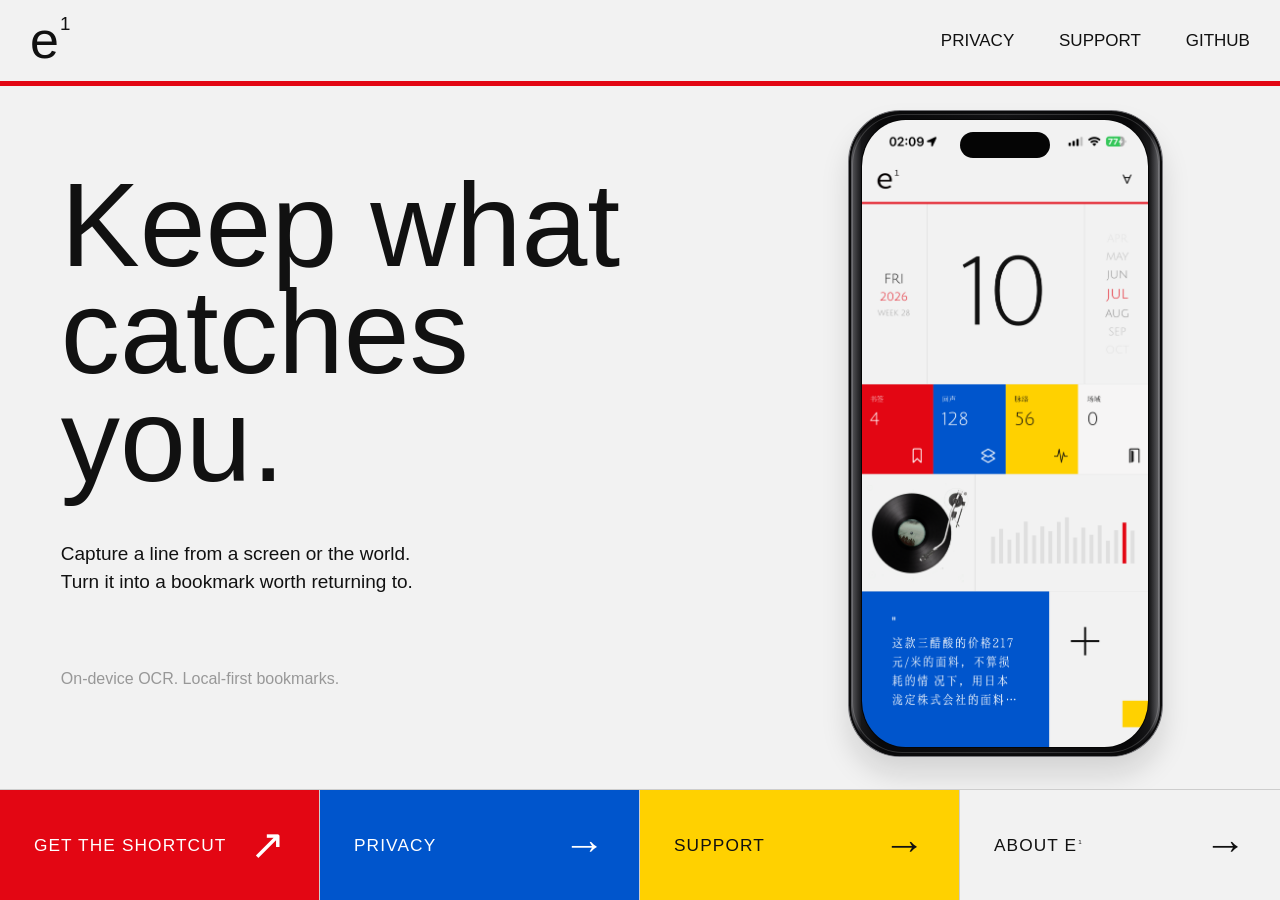
==== index.html @ 1be62a47 "Refine e1 device presentation" ====
<!doctype html>
<html lang="en">
<head>
  <meta charset="utf-8">
  <meta name="viewport" content="width=device-width, initial-scale=1">
  <meta name="theme-color" content="#f2f2f2">
  <meta name="description" content="e1 captures words from screens and the world, then turns them into bookmarks worth returning to.">
  <title>e1 - Keep what catches you</title>
  <link rel="icon" type="image/png" href="/assets/favicon.png">
  <link rel="stylesheet" href="/styles.css">
  <script src="/site-config.js" defer></script>
</head>
<body class="home-page">
  <header class="site-header">
    <a class="brand-mark" href="/" aria-label="e1 home">e<sup>1</sup></a>
    <nav class="site-nav" aria-label="Primary navigation">
      <a href="/privacy-policy/">Privacy</a>
      <a href="/support/">Support</a>
      <a href="https://github.com/woolabo" rel="noreferrer">GitHub</a>
    </nav>
  </header>

  <main class="hero">
    <section class="hero-copy" aria-labelledby="hero-title">
      <h1 id="hero-title">Keep what<br>catches you.</h1>
      <p class="hero-description">Capture a line from a screen or the world.<br>Turn it into a bookmark worth returning to.</p>
      <p class="hero-note">On-device OCR. Local-first bookmarks.</p>
    </section>

    <section class="device-stage" aria-label="e1 app preview">
      <div class="iphone" aria-hidden="true">
        <div class="iphone-screen">
          <img id="app-screen" src="/assets/app-home.png" alt="" draggable="false">
          <span class="dynamic-island"></span>
        </div>
      </div>
    </section>
  </main>

  <nav class="action-grid" aria-label="Quick links">
    <a class="action action-shortcut" id="shortcut-link" href="#" aria-disabled="true">
      <span>Get the Shortcut</span>
      <span class="action-arrow" aria-hidden="true">&nearr;</span>
    </a>
    <a class="action action-privacy" href="/privacy-policy/">
      <span>Privacy</span>
      <span class="action-arrow" aria-hidden="true">&rarr;</span>
    </a>
    <a class="action action-support" href="/support/">
      <span>Support</span>
      <span class="action-arrow" aria-hidden="true">&rarr;</span>
    </a>
    <a class="action action-about" href="https://github.com/woolabo" rel="noreferrer">
      <span>About e<sup>1</sup></span>
      <span class="action-arrow" aria-hidden="true">&rarr;</span>
    </a>
  </nav>
</body>
</html>
---- styles.css ----
:root {
  --paper: #f2f2f2;
  --ink: #111111;
  --red: #e30613;
  --blue: #0055cc;
  --yellow: #ffd100;
  --muted: #989898;
  --line: #cdcdcd;
  --header-height: clamp(72px, 9.5dvh, 90px);
  --action-height: clamp(92px, 12.3dvh, 116px);
  color-scheme: light;
  font-family: "Helvetica Neue", Helvetica, Arial, sans-serif;
  font-synthesis: none;
}

* {
  box-sizing: border-box;
}

html {
  background: var(--paper);
  color: var(--ink);
}

body {
  margin: 0;
  background: var(--paper);
  color: var(--ink);
}

a {
  color: inherit;
}

.home-page {
  min-height: 100dvh;
  display: grid;
  grid-template-rows: var(--header-height) minmax(0, 1fr) var(--action-height);
  overflow: hidden;
}

.site-header {
  min-width: 0;
  display: flex;
  align-items: center;
  justify-content: space-between;
  gap: 28px;
  padding: 0 clamp(30px, 2.35vw, 48px);
  border-bottom: 5px solid var(--red);
  background: var(--paper);
}

.brand-mark {
  display: inline-flex;
  align-items: flex-start;
  color: var(--ink);
  font-size: 52px;
  font-weight: 400;
  line-height: 1;
  letter-spacing: 0;
  text-decoration: none;
}

.brand-mark sup,
.action sup {
  position: relative;
  top: 0.02em;
  margin-left: 1px;
  font-size: 0.36em;
  line-height: 1;
}

.site-nav {
  display: flex;
  align-items: center;
  gap: clamp(32px, 3.5vw, 64px);
  white-space: nowrap;
}

.site-nav a {
  position: relative;
  color: var(--ink);
  font-size: 17px;
  font-weight: 400;
  line-height: 1;
  letter-spacing: 0;
  text-decoration: none;
  text-transform: uppercase;
}

.site-nav a::after {
  position: absolute;
  right: 0;
  bottom: -7px;
  left: 0;
  height: 1px;
  background: currentColor;
  content: "";
  opacity: 0;
  transform: scaleX(0.5);
  transition: opacity 160ms ease, transform 160ms ease;
}

.site-nav a:hover::after,
.site-nav a:focus-visible::after {
  opacity: 1;
  transform: scaleX(1);
}

.hero {
  min-height: 0;
  display: grid;
  grid-template-columns: repeat(12, minmax(0, 1fr));
  overflow: hidden;
  background: var(--paper);
}

.hero-copy {
  min-width: 0;
  grid-column: 1 / span 7;
  align-self: center;
  padding: clamp(28px, 4vw, 80px) 28px clamp(30px, 5vw, 78px) clamp(38px, 4.75vw, 80px);
}

.hero h1 {
  max-width: 910px;
  margin: 0;
  font-size: clamp(80px, 9.25vw, 158px);
  font-weight: 300;
  line-height: 0.91;
  letter-spacing: 0;
}

.hero-description {
  margin: clamp(36px, 5vh, 64px) 0 0;
  font-size: clamp(19px, 1.38vw, 24px);
  font-weight: 400;
  line-height: 1.48;
  letter-spacing: 0;
}

.hero-note {
  margin: clamp(48px, 8vh, 90px) 0 0;
  color: var(--muted);
  font-size: clamp(16px, 1.15vw, 20px);
  font-weight: 400;
  line-height: 1.4;
}

.device-stage {
  position: relative;
  min-width: 0;
  grid-column: 8 / -1;
  display: grid;
  place-items: center;
  padding: 20px 34px 28px 18px;
}

.iphone {
  position: relative;
  height: min(
    calc(100dvh - var(--header-height) - var(--action-height) - 56px),
    680px
  );
  min-height: 440px;
  aspect-ratio: 0.486;
  border: 1px solid #77777b;
  border-radius: 16.5% / 8%;
  background: linear-gradient(
    90deg,
    #66666a 0%,
    #171719 4%,
    #080809 10%,
    #111113 50%,
    #080809 90%,
    #171719 96%,
    #77777b 100%
  );
  box-shadow:
    inset 0 0 0 2px #0b0b0c,
    0 18px 28px rgba(17, 17, 17, 0.13);
}

.iphone::before {
  position: absolute;
  inset: 3px;
  z-index: 1;
  border: 1px solid rgba(255, 255, 255, 0.16);
  border-radius: inherit;
  content: "";
  pointer-events: none;
}

.iphone-screen {
  position: absolute;
  inset: 1.35% 4%;
  overflow: hidden;
  border: 1px solid #050505;
  border-radius: 15.5% / 7.5%;
  background: var(--paper);
}

.iphone-screen img {
  display: block;
  width: 100%;
  height: 100%;
  object-fit: cover;
  object-position: center;
  user-select: none;
}

.dynamic-island {
  position: absolute;
  top: 1.9%;
  left: 50%;
  width: 31.5%;
  height: 4.1%;
  border-radius: 999px;
  background: #050505;
  transform: translateX(-50%);
}

.action-grid {
  display: grid;
  grid-template-columns: repeat(4, minmax(0, 1fr));
  border-top: 1px solid var(--line);
}

.action {
  min-width: 0;
  display: flex;
  align-items: center;
  justify-content: space-between;
  gap: 20px;
  padding: 0 clamp(30px, 2.65vw, 48px);
  border-right: 1px solid var(--line);
  font-size: clamp(17px, 1.35vw, 21px);
  font-weight: 400;
  line-height: 1;
  letter-spacing: 0.065em;
  text-decoration: none;
  text-transform: uppercase;
  transition: filter 150ms ease;
}

.action:last-child {
  border-right: 0;
}

.action:hover,
.action:focus-visible {
  filter: brightness(0.94);
  outline: none;
}

.action-shortcut {
  color: #ffffff;
  background: var(--red);
}

.action-shortcut[aria-disabled="true"] {
  cursor: default;
}

.action-privacy {
  color: #ffffff;
  background: var(--blue);
}

.action-support {
  color: var(--ink);
  background: var(--yellow);
}

.action-about {
  color: var(--ink);
  background: var(--paper);
}

.action-arrow {
  flex: 0 0 auto;
  font-size: 42px;
  font-weight: 300;
  line-height: 1;
  letter-spacing: 0;
}

.legal-page {
  min-height: 100dvh;
  background: var(--paper);
}

.legal-page .site-header {
  position: sticky;
  top: 0;
  z-index: 2;
  height: var(--header-height);
}

.document-layout {
  display: grid;
  grid-template-columns: minmax(26px, 1fr) minmax(0, 860px) minmax(26px, 1fr);
  min-height: calc(100dvh - var(--header-height));
}

.document {
  grid-column: 2;
  padding: clamp(72px, 9vw, 136px) 0 120px;
}

.document h1 {
  max-width: 780px;
  margin: 0 0 24px;
  font-size: clamp(52px, 7vw, 104px);
  font-weight: 300;
  line-height: 0.95;
  letter-spacing: 0;
}

.document .updated,
.document .lede {
  color: var(--muted);
  font-size: 18px;
  line-height: 1.6;
}

.document .lede {
  max-width: 690px;
  margin: 42px 0 72px;
  color: var(--ink);
  font-size: 22px;
}

.document h2 {
  margin: 64px 0 18px;
  padding-top: 20px;
  border-top: 1px solid var(--line);
  font-size: 28px;
  font-weight: 500;
  line-height: 1.2;
}

.document p,
.document li {
  font-size: 17px;
  line-height: 1.72;
}

.document ul {
  padding-left: 22px;
}

.document a {
  text-decoration-color: var(--red);
  text-decoration-thickness: 2px;
  text-underline-offset: 4px;
}

.support-actions {
  display: grid;
  grid-template-columns: 1fr 1fr;
  margin-top: 58px;
  border: 1px solid var(--line);
}

.support-actions a {
  display: flex;
  min-height: 112px;
  align-items: center;
  justify-content: space-between;
  padding: 28px 32px;
  border-right: 1px solid var(--line);
  font-size: 20px;
  text-decoration: none;
  text-transform: uppercase;
}

.support-actions a:last-child {
  border-right: 0;
}

@media (max-width: 1100px) {
  :root {
    --header-height: 78px;
    --action-height: 104px;
  }

  .hero-copy {
    grid-column: 1 / span 7;
    padding-left: 38px;
  }

  .hero h1 {
    font-size: clamp(68px, 8.6vw, 104px);
  }

  .action {
    padding: 0 26px;
  }

  .action-arrow {
    font-size: 34px;
  }
}

@media (max-width: 760px) {
  :root {
    --header-height: 72px;
  }

  .home-page {
    display: block;
    overflow: visible;
  }

  .site-header {
    height: var(--header-height);
    padding: 0 20px;
    border-bottom-width: 4px;
  }

  .brand-mark {
    font-size: 42px;
  }

  .site-nav {
    gap: 20px;
  }

  .site-nav a {
    font-size: 13px;
  }

  .site-nav a:last-child {
    display: none;
  }

  .hero {
    display: flex;
    min-height: auto;
    flex-direction: column;
    background: var(--paper);
  }

  .hero-copy {
    padding: 66px 20px 54px;
  }

  .hero h1 {
    font-size: clamp(62px, 19vw, 92px);
  }

  .hero-description {
    margin-top: 36px;
    font-size: 18px;
  }

  .hero-description br {
    display: none;
  }

  .hero-note {
    margin-top: 42px;
    font-size: 15px;
  }

  .device-stage {
    min-height: 640px;
    padding: 34px 20px 64px;
    border-top: 1px solid var(--line);
  }

  .iphone {
    width: min(76vw, 318px);
    height: auto;
    min-height: 0;
  }

  .action-grid {
    grid-template-columns: 1fr 1fr;
  }

  .action {
    min-height: 100px;
    padding: 0 20px;
    border-bottom: 1px solid var(--line);
    font-size: 14px;
  }

  .action:nth-child(2) {
    border-right: 0;
  }

  .action-arrow {
    font-size: 30px;
  }

  .document-layout {
    display: block;
    min-height: 0;
    padding: 0 20px;
  }

  .document {
    padding: 68px 0 88px;
  }

  .document h1 {
    font-size: clamp(48px, 15vw, 72px);
  }

  .document .lede {
    margin-bottom: 52px;
    font-size: 19px;
  }

  .document h2 {
    margin-top: 52px;
    font-size: 24px;
  }

  .support-actions {
    grid-template-columns: 1fr;
  }

  .support-actions a,
  .support-actions a:last-child {
    border-right: 0;
  }

  .support-actions a:first-child {
    border-bottom: 1px solid var(--line);
  }
}

@media (max-width: 430px) {
  .site-nav {
    gap: 16px;
  }

  .site-nav a {
    font-size: 12px;
  }

  .hero h1 {
    font-size: 17.5vw;
  }

  .device-stage {
    min-height: 600px;
  }

  .action {
    letter-spacing: 0.035em;
  }
}

@media (prefers-reduced-motion: reduce) {
  *,
  *::before,
  *::after {
    scroll-behavior: auto !important;
    transition-duration: 0.01ms !important;
  }
}
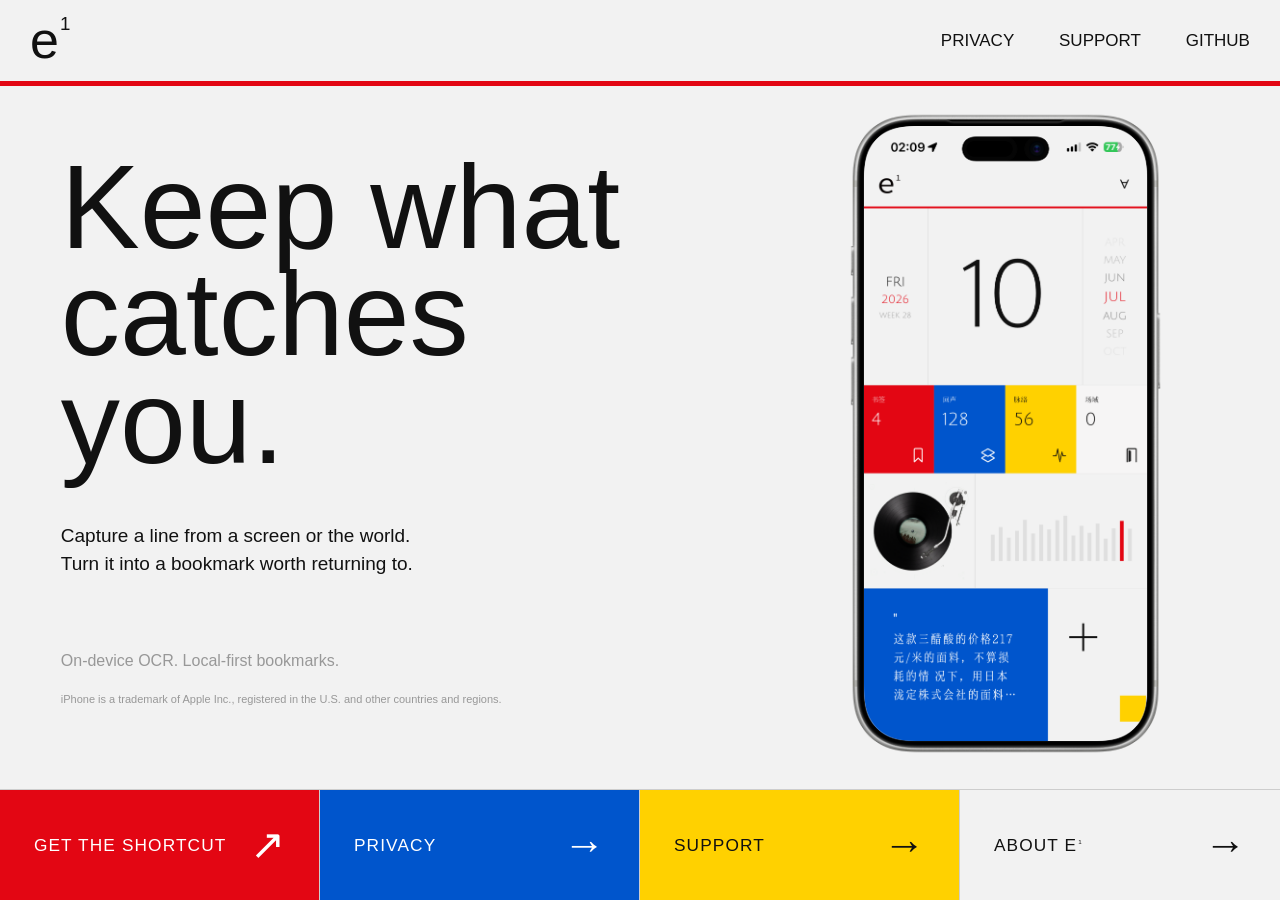
==== commit 24c1ab6b: "Use official Apple iPhone 17 Pro bezel" ====
--- a/index.html
+++ b/index.html
@@ -25,13 +25,14 @@
       <h1 id="hero-title">Keep what<br>catches you.</h1>
       <p class="hero-description">Capture a line from a screen or the world.<br>Turn it into a bookmark worth returning to.</p>
       <p class="hero-note">On-device OCR. Local-first bookmarks.</p>
+      <p class="apple-trademark">iPhone is a trademark of Apple Inc., registered in the U.S. and other countries and regions.</p>
     </section>
 
     <section class="device-stage" aria-label="e1 app preview">
       <div class="iphone" aria-hidden="true">
-        <div class="iphone-screen">
+        <img class="iphone-hardware" src="/assets/apple/iphone-17-pro-silver-portrait.png" alt="" draggable="false">
+        <div class="iphone-screen-mask">
           <img id="app-screen" src="/assets/app-home.png" alt="" draggable="false">
-          <span class="dynamic-island"></span>
         </div>
       </div>
     </section>
--- a/styles.css
+++ b/styles.css
@@ -147,6 +147,14 @@
   line-height: 1.4;
 }
 
+.apple-trademark {
+  max-width: 520px;
+  margin: 20px 0 0;
+  color: var(--muted);
+  font-size: 11px;
+  line-height: 1.45;
+}
+
 .device-stage {
   position: relative;
   min-width: 0;
@@ -163,61 +171,44 @@
     680px
   );
   min-height: 440px;
-  aspect-ratio: 0.486;
-  border: 1px solid #77777b;
-  border-radius: 16.5% / 8%;
-  background: linear-gradient(
-    90deg,
-    #66666a 0%,
-    #171719 4%,
-    #080809 10%,
-    #111113 50%,
-    #080809 90%,
-    #171719 96%,
-    #77777b 100%
-  );
-  box-shadow:
-    inset 0 0 0 2px #0b0b0c,
-    0 18px 28px rgba(17, 17, 17, 0.13);
-}
-
-.iphone::before {
+  aspect-ratio: 1350 / 2760;
+}
+
+.iphone-hardware {
   position: absolute;
-  inset: 3px;
-  z-index: 1;
-  border: 1px solid rgba(255, 255, 255, 0.16);
-  border-radius: inherit;
-  content: "";
-  pointer-events: none;
-}
-
-.iphone-screen {
+  inset: 0;
+  display: block;
+  width: 100%;
+  height: 100%;
+  object-fit: contain;
+  user-select: none;
+}
+
+.iphone-screen-mask {
   position: absolute;
-  inset: 1.35% 4%;
+  /* Exact Screen layer bounds from Apple's iPhone 17 Pro portrait PSD. */
+  top: 2.5%;
+  left: 5.333333%;
+  width: 89.333333%;
+  height: 95%;
   overflow: hidden;
-  border: 1px solid #050505;
-  border-radius: 15.5% / 7.5%;
-  background: var(--paper);
-}
-
-.iphone-screen img {
+  -webkit-mask-image: url("/assets/apple/iphone-17-pro-screen-mask.png");
+  -webkit-mask-position: center;
+  -webkit-mask-repeat: no-repeat;
+  -webkit-mask-size: 100% 100%;
+  mask-image: url("/assets/apple/iphone-17-pro-screen-mask.png");
+  mask-position: center;
+  mask-repeat: no-repeat;
+  mask-size: 100% 100%;
+}
+
+.iphone-screen-mask img {
   display: block;
   width: 100%;
   height: 100%;
   object-fit: cover;
   object-position: center;
   user-select: none;
-}
-
-.dynamic-island {
-  position: absolute;
-  top: 1.9%;
-  left: 50%;
-  width: 31.5%;
-  height: 4.1%;
-  border-radius: 999px;
-  background: #050505;
-  transform: translateX(-50%);
 }
 
 .action-grid {
@@ -464,6 +455,10 @@
     font-size: 15px;
   }
 
+  .apple-trademark {
+    margin-top: 16px;
+  }
+
   .device-stage {
     min-height: 640px;
     padding: 34px 20px 64px;
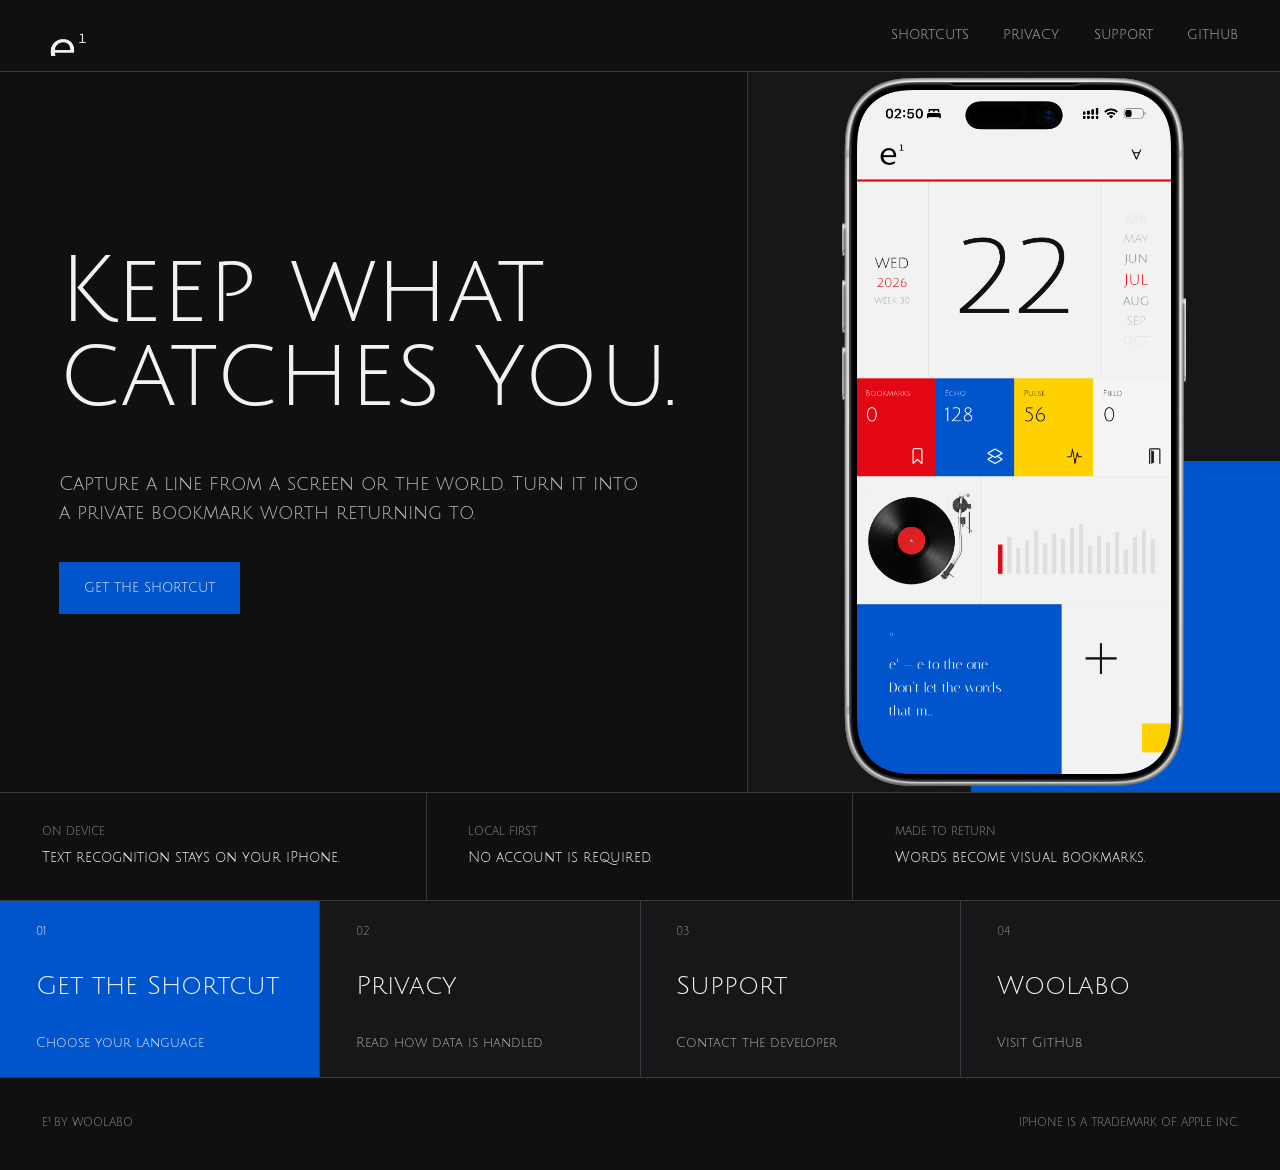
==== commit 43fabddd: "Redesign website with dark e¹ system" ====
--- a/index.html
+++ b/index.html
@@ -3,58 +3,90 @@
 <head>
   <meta charset="utf-8">
   <meta name="viewport" content="width=device-width, initial-scale=1">
-  <meta name="theme-color" content="#f2f2f2">
-  <meta name="description" content="e1 captures words from screens and the world, then turns them into bookmarks worth returning to.">
-  <title>e1 - Keep what catches you</title>
-  <link rel="icon" type="image/png" href="/assets/favicon.png">
-  <link rel="stylesheet" href="/styles.css">
+  <meta name="theme-color" content="#101011">
+  <meta name="description" content="e¹ captures words from screens and the world, then turns them into bookmarks worth returning to.">
+  <title>e¹ - Keep what catches you</title>
+  <link rel="icon" type="image/png" sizes="120x120" href="/assets/app-icon-current.png">
+  <link rel="apple-touch-icon" href="/assets/app-icon-current.png">
+  <link rel="preload" href="/assets/fonts/JuliusSansOne-Regular.ttf" as="font" type="font/ttf" crossorigin>
+  <link rel="preload" href="/assets/app-home.png" as="image">
+  <link rel="stylesheet" href="/styles.css?v=20260722-1">
   <script src="/site-config.js" defer></script>
 </head>
 <body class="home-page">
   <header class="site-header">
-    <a class="brand-mark" href="/" aria-label="e1 home">e<sup>1</sup></a>
+    <a class="brand-mark" href="/" aria-label="e¹ home" aria-current="page">
+      <span class="brand-symbol" aria-hidden="true"></span>
+    </a>
     <nav class="site-nav" aria-label="Primary navigation">
+      <a href="/shortcuts/">Shortcuts</a>
       <a href="/privacy-policy/">Privacy</a>
       <a href="/support/">Support</a>
-      <a href="https://github.com/woolabo" rel="noreferrer">GitHub</a>
+      <a class="nav-external" href="https://github.com/woolabo" rel="noreferrer">GitHub</a>
     </nav>
   </header>
 
-  <main class="hero">
-    <section class="hero-copy" aria-labelledby="hero-title">
-      <h1 id="hero-title">Keep what<br>catches you.</h1>
-      <p class="hero-description">Capture a line from a screen or the world.<br>Turn it into a bookmark worth returning to.</p>
-      <p class="hero-note">On-device OCR. Local-first bookmarks.</p>
-      <p class="apple-trademark">iPhone is a trademark of Apple Inc., registered in the U.S. and other countries and regions.</p>
+  <main class="home-main">
+    <section class="home-hero" aria-labelledby="hero-title">
+      <div class="hero-copy">
+        <h1 id="hero-title">Keep what<br>catches you.</h1>
+        <p class="hero-description">Capture a line from a screen or the world. Turn it into a private bookmark worth returning to.</p>
+        <a class="primary-cta" href="/shortcuts/">Get the Shortcut</a>
+      </div>
+
+      <figure class="device-stage" aria-label="e¹ app on iPhone">
+        <div class="device-color-block" aria-hidden="true"></div>
+        <div class="iphone" aria-hidden="true">
+          <img class="iphone-hardware" src="/assets/apple/iphone-17-pro-silver-portrait.png" alt="" draggable="false">
+          <div class="iphone-screen-mask">
+            <img id="app-screen" src="/assets/app-home.png" alt="" draggable="false">
+          </div>
+        </div>
+      </figure>
     </section>
 
-    <section class="device-stage" aria-label="e1 app preview">
-      <div class="iphone" aria-hidden="true">
-        <img class="iphone-hardware" src="/assets/apple/iphone-17-pro-silver-portrait.png" alt="" draggable="false">
-        <div class="iphone-screen-mask">
-          <img id="app-screen" src="/assets/app-home.png" alt="" draggable="false">
-        </div>
+    <section class="principle-strip" aria-label="Product principles">
+      <div class="principle">
+        <span class="principle-label">On device</span>
+        <span class="principle-value">Text recognition stays on your iPhone.</span>
+      </div>
+      <div class="principle">
+        <span class="principle-label">Local first</span>
+        <span class="principle-value">No account is required.</span>
+      </div>
+      <div class="principle">
+        <span class="principle-label">Made to return</span>
+        <span class="principle-value">Words become visual bookmarks.</span>
       </div>
     </section>
+
+    <nav class="home-link-grid" aria-label="Explore e¹">
+      <a class="home-link home-link-primary" href="/shortcuts/">
+        <span class="home-link-index">01</span>
+        <strong>Get the Shortcut</strong>
+        <span>Choose your language</span>
+      </a>
+      <a class="home-link" href="/privacy-policy/">
+        <span class="home-link-index">02</span>
+        <strong>Privacy</strong>
+        <span>Read how data is handled</span>
+      </a>
+      <a class="home-link" href="/support/">
+        <span class="home-link-index">03</span>
+        <strong>Support</strong>
+        <span>Contact the developer</span>
+      </a>
+      <a class="home-link" href="https://github.com/woolabo" rel="noreferrer">
+        <span class="home-link-index">04</span>
+        <strong>Woolabo</strong>
+        <span>Visit GitHub</span>
+      </a>
+    </nav>
   </main>
 
-  <nav class="action-grid" aria-label="Quick links">
-    <a class="action action-shortcut" id="shortcut-link" href="#" aria-disabled="true">
-      <span>Get the Shortcut</span>
-      <span class="action-arrow" aria-hidden="true">&nearr;</span>
-    </a>
-    <a class="action action-privacy" href="/privacy-policy/">
-      <span>Privacy</span>
-      <span class="action-arrow" aria-hidden="true">&rarr;</span>
-    </a>
-    <a class="action action-support" href="/support/">
-      <span>Support</span>
-      <span class="action-arrow" aria-hidden="true">&rarr;</span>
-    </a>
-    <a class="action action-about" href="https://github.com/woolabo" rel="noreferrer">
-      <span>About e<sup>1</sup></span>
-      <span class="action-arrow" aria-hidden="true">&rarr;</span>
-    </a>
-  </nav>
+  <footer class="site-footer">
+    <span>e¹ by Woolabo</span>
+    <span>iPhone is a trademark of Apple Inc.</span>
+  </footer>
 </body>
 </html>
--- a/styles.css
+++ b/styles.css
@@ -1,15 +1,26 @@
+@font-face {
+  font-family: "Julius Sans One";
+  src: url("/assets/fonts/JuliusSansOne-Regular.ttf") format("truetype");
+  font-display: swap;
+  font-style: normal;
+  font-weight: 400;
+}
+
 :root {
-  --paper: #f2f2f2;
-  --ink: #111111;
+  --background: #101011;
+  --surface: #171719;
+  --surface-strong: #202023;
+  --ink: #f2f2f2;
+  --muted: #b7b7bb;
+  --quiet: #929297;
+  --line: #38383d;
   --red: #e30613;
   --blue: #0055cc;
+  --blue-active: #1268e4;
   --yellow: #ffd100;
-  --muted: #989898;
-  --line: #cdcdcd;
-  --header-height: clamp(72px, 9.5dvh, 90px);
-  --action-height: clamp(92px, 12.3dvh, 116px);
-  color-scheme: light;
-  font-family: "Helvetica Neue", Helvetica, Arial, sans-serif;
+  --header-height: 72px;
+  color-scheme: dark;
+  font-family: "Julius Sans One", "Helvetica Neue", Arial, sans-serif;
   font-synthesis: none;
 }
 
@@ -18,159 +29,208 @@
 }
 
 html {
-  background: var(--paper);
+  min-width: 320px;
+  background: var(--background);
   color: var(--ink);
 }
 
 body {
+  min-width: 320px;
+  min-height: 100dvh;
   margin: 0;
-  background: var(--paper);
-  color: var(--ink);
+  overflow-x: hidden;
+  background: var(--background);
+  color: var(--ink);
+  font-family: inherit;
+  font-weight: 400;
+  letter-spacing: 0;
 }
 
 a {
   color: inherit;
 }
 
-.home-page {
-  min-height: 100dvh;
-  display: grid;
-  grid-template-rows: var(--header-height) minmax(0, 1fr) var(--action-height);
-  overflow: hidden;
+a:focus-visible {
+  outline: 2px solid var(--yellow);
+  outline-offset: 4px;
+}
+
+img {
+  max-width: 100%;
 }
 
 .site-header {
-  min-width: 0;
+  position: sticky;
+  top: 0;
+  z-index: 10;
+  height: var(--header-height);
   display: flex;
   align-items: center;
   justify-content: space-between;
   gap: 28px;
-  padding: 0 clamp(30px, 2.35vw, 48px);
-  border-bottom: 5px solid var(--red);
-  background: var(--paper);
+  padding: 0 clamp(24px, 3.25vw, 52px);
+  border-bottom: 1px solid var(--line);
+  background: var(--background);
 }
 
 .brand-mark {
-  display: inline-flex;
-  align-items: flex-start;
-  color: var(--ink);
-  font-size: 52px;
-  font-weight: 400;
-  line-height: 1;
-  letter-spacing: 0;
+  flex: 0 0 auto;
+  display: grid;
+  width: 52px;
+  height: 48px;
+  place-items: center;
+  color: var(--ink);
   text-decoration: none;
 }
 
-.brand-mark sup,
-.action sup {
+.brand-symbol {
+  display: block;
+  width: 44px;
+  height: 40px;
+  background: currentColor;
+  -webkit-mask-image: url("/assets/brand/e1-mark.png");
+  -webkit-mask-position: center;
+  -webkit-mask-repeat: no-repeat;
+  -webkit-mask-size: contain;
+  mask-image: url("/assets/brand/e1-mark.png");
+  mask-position: center;
+  mask-repeat: no-repeat;
+  mask-size: contain;
+  transition: color 180ms ease;
+}
+
+.brand-mark:hover .brand-symbol,
+.brand-mark:focus-visible .brand-symbol {
+  color: var(--red);
+}
+
+.site-nav {
+  min-width: 0;
+  display: flex;
+  align-items: stretch;
+  align-self: stretch;
+  gap: clamp(22px, 2.7vw, 44px);
+  white-space: nowrap;
+}
+
+.site-nav a {
   position: relative;
-  top: 0.02em;
-  margin-left: 1px;
-  font-size: 0.36em;
-  line-height: 1;
-}
-
-.site-nav {
   display: flex;
   align-items: center;
-  gap: clamp(32px, 3.5vw, 64px);
-  white-space: nowrap;
-}
-
-.site-nav a {
-  position: relative;
-  color: var(--ink);
-  font-size: 17px;
-  font-weight: 400;
+  color: var(--muted);
+  font-size: 13px;
   line-height: 1;
-  letter-spacing: 0;
   text-decoration: none;
   text-transform: uppercase;
-}
-
-.site-nav a::after {
+  transition: color 160ms ease;
+}
+
+.site-nav a:hover,
+.site-nav a:focus-visible,
+.site-nav a[aria-current="page"] {
+  color: var(--ink);
+}
+
+.site-nav a[aria-current="page"]::after {
   position: absolute;
   right: 0;
-  bottom: -7px;
+  bottom: -1px;
   left: 0;
-  height: 1px;
-  background: currentColor;
+  height: 3px;
+  background: var(--red);
   content: "";
-  opacity: 0;
-  transform: scaleX(0.5);
-  transition: opacity 160ms ease, transform 160ms ease;
-}
-
-.site-nav a:hover::after,
-.site-nav a:focus-visible::after {
-  opacity: 1;
-  transform: scaleX(1);
-}
-
-.hero {
-  min-height: 0;
+}
+
+.home-main {
+  min-height: calc(100dvh - var(--header-height));
+}
+
+.home-hero {
+  min-height: calc(100dvh - var(--header-height) - 108px);
   display: grid;
   grid-template-columns: repeat(12, minmax(0, 1fr));
   overflow: hidden;
-  background: var(--paper);
+  border-bottom: 1px solid var(--line);
 }
 
 .hero-copy {
   min-width: 0;
   grid-column: 1 / span 7;
   align-self: center;
-  padding: clamp(28px, 4vw, 80px) 28px clamp(30px, 5vw, 78px) clamp(38px, 4.75vw, 80px);
-}
-
-.hero h1 {
-  max-width: 910px;
+  padding: clamp(54px, 7vw, 108px) clamp(30px, 4.6vw, 76px);
+}
+
+.hero-copy h1 {
+  max-width: 850px;
   margin: 0;
-  font-size: clamp(80px, 9.25vw, 158px);
-  font-weight: 300;
+  font-size: clamp(64px, 7.2vw, 116px);
+  font-weight: 400;
   line-height: 0.91;
   letter-spacing: 0;
 }
 
 .hero-description {
-  margin: clamp(36px, 5vh, 64px) 0 0;
-  font-size: clamp(19px, 1.38vw, 24px);
-  font-weight: 400;
-  line-height: 1.48;
-  letter-spacing: 0;
-}
-
-.hero-note {
-  margin: clamp(48px, 8vh, 90px) 0 0;
+  max-width: 590px;
+  margin: clamp(34px, 4vw, 58px) 0 0;
   color: var(--muted);
-  font-size: clamp(16px, 1.15vw, 20px);
-  font-weight: 400;
-  line-height: 1.4;
-}
-
-.apple-trademark {
-  max-width: 520px;
-  margin: 20px 0 0;
-  color: var(--muted);
-  font-size: 11px;
-  line-height: 1.45;
+  font-size: clamp(18px, 1.5vw, 23px);
+  line-height: 1.55;
+}
+
+.primary-cta {
+  min-height: 52px;
+  display: inline-flex;
+  align-items: center;
+  justify-content: center;
+  margin-top: 34px;
+  padding: 0 24px;
+  border: 1px solid var(--blue);
+  color: var(--ink);
+  background: var(--blue);
+  font-size: 13px;
+  line-height: 1;
+  text-decoration: none;
+  text-transform: uppercase;
+  transition: background-color 160ms ease, border-color 160ms ease, transform 120ms ease;
+}
+
+.primary-cta:hover,
+.primary-cta:focus-visible {
+  border-color: var(--blue-active);
+  background: var(--blue-active);
+}
+
+.primary-cta:active {
+  transform: translateY(1px) scale(0.985);
 }
 
 .device-stage {
   position: relative;
   min-width: 0;
+  min-height: 620px;
   grid-column: 8 / -1;
   display: grid;
   place-items: center;
-  padding: 20px 34px 28px 18px;
+  margin: 0;
+  overflow: hidden;
+  border-left: 1px solid var(--line);
+  background: var(--surface);
+}
+
+.device-color-block {
+  position: absolute;
+  right: 0;
+  bottom: 0;
+  width: 58%;
+  height: 46%;
+  background: var(--blue);
 }
 
 .iphone {
   position: relative;
-  height: min(
-    calc(100dvh - var(--header-height) - var(--action-height) - 56px),
-    680px
-  );
-  min-height: 440px;
+  z-index: 1;
+  height: min(calc(100dvh - var(--header-height) - 52px), 720px);
+  min-height: 480px;
   aspect-ratio: 1350 / 2760;
 }
 
@@ -186,7 +246,6 @@
 
 .iphone-screen-mask {
   position: absolute;
-  /* Exact Screen layer bounds from Apple's iPhone 17 Pro portrait PSD. */
   top: 2.5%;
   left: 5.333333%;
   width: 89.333333%;
@@ -211,342 +270,860 @@
   user-select: none;
 }
 
-.action-grid {
+.principle-strip {
+  min-height: 108px;
+  display: grid;
+  grid-template-columns: repeat(3, minmax(0, 1fr));
+  border-bottom: 1px solid var(--line);
+}
+
+.principle {
+  min-width: 0;
+  display: grid;
+  align-content: center;
+  gap: 10px;
+  padding: 22px clamp(24px, 3.25vw, 52px);
+  border-right: 1px solid var(--line);
+}
+
+.principle:last-child {
+  border-right: 0;
+}
+
+.principle-label,
+.section-label,
+.shortcut-count,
+.home-link-index {
+  color: var(--quiet);
+  font-size: 11px;
+  line-height: 1;
+  text-transform: uppercase;
+}
+
+.principle-value {
+  color: var(--ink);
+  font-size: clamp(14px, 1.1vw, 17px);
+  line-height: 1.35;
+}
+
+.home-link-grid {
   display: grid;
   grid-template-columns: repeat(4, minmax(0, 1fr));
-  border-top: 1px solid var(--line);
-}
-
-.action {
+  background: var(--line);
+  gap: 1px;
+  border-bottom: 1px solid var(--line);
+}
+
+.home-link {
   min-width: 0;
+  min-height: 176px;
+  display: grid;
+  grid-template-rows: auto 1fr auto;
+  gap: 16px;
+  padding: 26px clamp(22px, 2.8vw, 42px);
+  color: var(--ink);
+  background: var(--surface);
+  text-decoration: none;
+  transition: background-color 160ms ease, color 160ms ease, transform 120ms ease;
+}
+
+.home-link:hover,
+.home-link:focus-visible {
+  background: var(--surface-strong);
+}
+
+.home-link:active {
+  transform: translateY(1px);
+}
+
+.home-link-primary,
+.home-link-primary:hover,
+.home-link-primary:focus-visible {
+  background: var(--blue);
+}
+
+.home-link-primary .home-link-index {
+  color: var(--ink);
+}
+
+.home-link strong {
+  align-self: center;
+  font-size: clamp(22px, 2vw, 32px);
+  font-weight: 400;
+  line-height: 1.05;
+}
+
+.home-link > span:last-child {
+  color: var(--muted);
+  font-size: 13px;
+  line-height: 1.25;
+}
+
+.home-link-primary > span:last-child {
+  color: var(--ink);
+}
+
+.site-footer {
+  min-height: 92px;
   display: flex;
   align-items: center;
   justify-content: space-between;
-  gap: 20px;
-  padding: 0 clamp(30px, 2.65vw, 48px);
-  border-right: 1px solid var(--line);
-  font-size: clamp(17px, 1.35vw, 21px);
+  gap: 24px;
+  padding: 24px clamp(24px, 3.25vw, 52px);
+  color: var(--quiet);
+  background: var(--background);
+  font-size: 11px;
+  line-height: 1.4;
+  text-transform: uppercase;
+}
+
+.site-footer a {
+  color: var(--muted);
+  text-underline-offset: 4px;
+}
+
+.shortcuts-main {
+  min-height: calc(100dvh - var(--header-height));
+}
+
+.shortcuts-hero {
+  min-height: clamp(300px, 39dvh, 410px);
+  display: flex;
+  align-items: flex-end;
+  justify-content: space-between;
+  gap: 48px;
+  padding: clamp(48px, 6vw, 90px) clamp(24px, 3.25vw, 52px) clamp(38px, 4vw, 62px);
+}
+
+.shortcuts-heading h1 {
+  margin: 0;
+  font-size: clamp(66px, 7.4vw, 112px);
   font-weight: 400;
+  line-height: 0.91;
+}
+
+.shortcuts-heading {
+  min-width: 0;
+}
+
+.shortcuts-heading p {
+  max-width: 540px;
+  margin: 28px 0 0;
+  color: var(--muted);
+  font-size: clamp(16px, 1.35vw, 20px);
+  line-height: 1.5;
+}
+
+.shortcut-count {
+  display: block;
+  margin-top: 18px;
+}
+
+.shortcut-app-icon {
+  flex: 0 0 auto;
+  width: clamp(82px, 8vw, 120px);
+  height: auto;
+}
+
+.shortcut-grid {
+  display: grid;
+  grid-template-columns: repeat(12, minmax(0, 1fr));
+  gap: 1px;
+  border-top: 1px solid var(--line);
+  border-bottom: 1px solid var(--line);
+  background: var(--line);
+}
+
+.shortcut-card {
+  min-width: 0;
+  min-height: clamp(92px, 11dvh, 118px);
+  grid-column: span 3;
+  display: grid;
+  grid-template-columns: minmax(0, 1fr) auto;
+  grid-template-rows: auto 1fr auto;
+  column-gap: 16px;
+  padding: 18px clamp(18px, 2.2vw, 32px);
+  color: var(--ink);
+  background: var(--surface);
+  text-decoration: none;
+  transition: background-color 160ms ease, color 160ms ease, transform 120ms ease;
+}
+
+.shortcut-card:nth-child(n + 9) {
+  grid-column: span 4;
+}
+
+.shortcut-card:hover,
+.shortcut-card:focus-visible {
+  background: var(--surface-strong);
+}
+
+.shortcut-card:active {
+  transform: translateY(1px);
+}
+
+.shortcut-card.is-recommended,
+.shortcut-card.is-recommended:hover,
+.shortcut-card.is-recommended:focus-visible {
+  background: var(--blue);
+}
+
+.shortcut-code {
+  grid-column: 1;
+  color: var(--quiet);
+  font-size: 10px;
   line-height: 1;
-  letter-spacing: 0.065em;
-  text-decoration: none;
+}
+
+.is-recommended .shortcut-code {
+  color: var(--ink);
+}
+
+.shortcut-name {
+  min-width: 0;
+  grid-column: 1;
+  align-self: center;
+  overflow-wrap: anywhere;
+  font-family: "Julius Sans One", "Helvetica Neue", Arial, sans-serif;
+  font-size: clamp(20px, 1.9vw, 28px);
+  font-weight: 400;
+  line-height: 1.08;
+}
+
+.shortcut-card[lang="zh-Hans"] .shortcut-name {
+  font-family: "PingFang SC", "Hiragino Sans GB", sans-serif;
+  font-weight: 300;
+}
+
+.shortcut-card[lang="ja"] .shortcut-name {
+  font-family: "Hiragino Kaku Gothic ProN", "Yu Gothic", sans-serif;
+  font-weight: 300;
+}
+
+.shortcut-card[lang="ko"] .shortcut-name {
+  font-family: "Apple SD Gothic Neo", sans-serif;
+  font-weight: 300;
+}
+
+.shortcut-card[lang="ar"] .shortcut-name {
+  font-family: "Geeza Pro", "Arial", sans-serif;
+  font-weight: 400;
+  text-align: left;
+}
+
+.shortcut-action {
+  grid-column: 2;
+  grid-row: 1 / -1;
+  align-self: center;
+  color: var(--muted);
+  font-size: 12px;
+  line-height: 1;
+  transition: color 160ms ease, transform 160ms ease;
+}
+
+.shortcut-card:hover .shortcut-action,
+.shortcut-card:focus-visible .shortcut-action {
+  color: var(--yellow);
+  transform: translateX(-2px);
+}
+
+.is-recommended .shortcut-action,
+.is-recommended:hover .shortcut-action,
+.is-recommended:focus-visible .shortcut-action {
+  color: var(--ink);
+}
+
+.shortcut-status {
+  grid-column: 1;
+  color: var(--ink);
+  font-size: 9px;
+  line-height: 1;
   text-transform: uppercase;
-  transition: filter 150ms ease;
-}
-
-.action:last-child {
-  border-right: 0;
-}
-
-.action:hover,
-.action:focus-visible {
-  filter: brightness(0.94);
-  outline: none;
-}
-
-.action-shortcut {
-  color: #ffffff;
+}
+
+.legal-main,
+.support-main {
+  width: min(100%, 1440px);
+  margin: 0 auto;
+  padding: 0 clamp(24px, 3.25vw, 52px);
+}
+
+.document-hero,
+.support-hero {
+  min-height: clamp(420px, 60dvh, 620px);
+  display: grid;
+  align-content: center;
+  padding: clamp(72px, 9vw, 140px) 0;
+}
+
+.document-hero h1,
+.support-hero h1 {
+  max-width: 1000px;
+  margin: 0;
+  font-size: clamp(70px, 9vw, 138px);
+  font-weight: 400;
+  line-height: 0.9;
+}
+
+.document-intro,
+.support-hero > p {
+  max-width: 720px;
+  margin: clamp(32px, 4vw, 56px) 0 0;
+}
+
+.document-intro p,
+.support-hero > p {
+  margin: 0;
+  color: var(--muted);
+  font-size: clamp(18px, 1.6vw, 23px);
+  line-height: 1.6;
+}
+
+.document-intro span {
+  display: block;
+  margin-top: 24px;
+  color: var(--quiet);
+  font-size: 11px;
+  text-transform: uppercase;
+}
+
+.legal-document {
+  border-bottom: 1px solid var(--line);
+}
+
+.legal-section {
+  display: grid;
+  grid-template-columns: repeat(12, minmax(0, 1fr));
+  gap: 32px;
+  padding: clamp(48px, 6vw, 82px) 0;
+  border-top: 1px solid var(--line);
+}
+
+.legal-section h2 {
+  grid-column: 1 / span 4;
+  margin: 0;
+  font-size: clamp(24px, 2.5vw, 36px);
+  font-weight: 400;
+  line-height: 1.15;
+}
+
+.legal-copy {
+  min-width: 0;
+  grid-column: 5 / -1;
+}
+
+.legal-copy p,
+.legal-copy li {
+  color: var(--muted);
+  font-size: clamp(16px, 1.25vw, 18px);
+  line-height: 1.75;
+}
+
+.legal-copy p {
+  margin: 0 0 22px;
+}
+
+.legal-copy p:last-child {
+  margin-bottom: 0;
+}
+
+.legal-copy ul {
+  display: grid;
+  grid-template-columns: repeat(2, minmax(0, 1fr));
+  gap: 18px 42px;
+  margin: 0 0 28px;
+  padding: 0;
+  list-style: none;
+}
+
+.legal-copy li {
+  position: relative;
+  padding-left: 18px;
+}
+
+.legal-copy li::before {
+  position: absolute;
+  top: 0.78em;
+  left: 0;
+  width: 5px;
+  height: 5px;
   background: var(--red);
-}
-
-.action-shortcut[aria-disabled="true"] {
-  cursor: default;
-}
-
-.action-privacy {
-  color: #ffffff;
-  background: var(--blue);
-}
-
-.action-support {
-  color: var(--ink);
-  background: var(--yellow);
-}
-
-.action-about {
-  color: var(--ink);
-  background: var(--paper);
-}
-
-.action-arrow {
-  flex: 0 0 auto;
-  font-size: 42px;
-  font-weight: 300;
-  line-height: 1;
-  letter-spacing: 0;
-}
-
-.legal-page {
-  min-height: 100dvh;
-  background: var(--paper);
-}
-
-.legal-page .site-header {
-  position: sticky;
-  top: 0;
-  z-index: 2;
-  height: var(--header-height);
-}
-
-.document-layout {
-  display: grid;
-  grid-template-columns: minmax(26px, 1fr) minmax(0, 860px) minmax(26px, 1fr);
-  min-height: calc(100dvh - var(--header-height));
-}
-
-.document {
-  grid-column: 2;
-  padding: clamp(72px, 9vw, 136px) 0 120px;
-}
-
-.document h1 {
-  max-width: 780px;
-  margin: 0 0 24px;
-  font-size: clamp(52px, 7vw, 104px);
-  font-weight: 300;
-  line-height: 0.95;
-  letter-spacing: 0;
-}
-
-.document .updated,
-.document .lede {
-  color: var(--muted);
-  font-size: 18px;
-  line-height: 1.6;
-}
-
-.document .lede {
-  max-width: 690px;
-  margin: 42px 0 72px;
-  color: var(--ink);
-  font-size: 22px;
-}
-
-.document h2 {
-  margin: 64px 0 18px;
-  padding-top: 20px;
-  border-top: 1px solid var(--line);
-  font-size: 28px;
-  font-weight: 500;
-  line-height: 1.2;
-}
-
-.document p,
-.document li {
-  font-size: 17px;
-  line-height: 1.72;
-}
-
-.document ul {
-  padding-left: 22px;
-}
-
-.document a {
+  content: "";
+}
+
+.legal-copy a {
+  color: var(--ink);
   text-decoration-color: var(--red);
   text-decoration-thickness: 2px;
   text-underline-offset: 4px;
 }
 
-.support-actions {
+.legal-summary {
+  position: relative;
+  margin-right: calc(clamp(24px, 3.25vw, 52px) * -1);
+  margin-left: calc(clamp(24px, 3.25vw, 52px) * -1);
+  padding-right: clamp(24px, 3.25vw, 52px);
+  padding-left: clamp(24px, 3.25vw, 52px);
+  border-top: 0;
+  background: var(--blue);
+}
+
+.legal-summary .legal-copy li,
+.legal-summary .legal-copy p {
+  color: var(--ink);
+}
+
+.legal-summary .legal-copy li::before {
+  background: var(--yellow);
+}
+
+.support-contact {
+  display: grid;
+  grid-template-columns: repeat(2, minmax(0, 1fr));
+  border-top: 1px solid var(--line);
+  border-bottom: 1px solid var(--line);
+}
+
+.support-guidance,
+.support-channel {
+  min-height: 330px;
+  display: grid;
+  align-content: start;
+  padding: clamp(38px, 5vw, 72px);
+}
+
+.support-guidance {
+  border-right: 1px solid var(--line);
+}
+
+.support-channel {
+  background: var(--blue);
+}
+
+.support-guidance p {
+  max-width: 560px;
+  margin: 30px 0 0;
+  color: var(--ink);
+  font-size: clamp(20px, 2vw, 30px);
+  line-height: 1.45;
+}
+
+.support-guidance .support-privacy-note {
+  margin-top: 24px;
+  color: var(--muted);
+  font-size: clamp(15px, 1.3vw, 18px);
+}
+
+.support-channel .section-label {
+  color: var(--ink);
+}
+
+.support-email {
+  margin-top: 30px;
+  overflow-wrap: anywhere;
+  color: var(--ink);
+  font-size: clamp(22px, 2.5vw, 38px);
+  line-height: 1.2;
+  text-underline-offset: 6px;
+}
+
+.support-channel .primary-cta {
+  width: fit-content;
+  margin-top: 44px;
+  border-color: var(--ink);
+  color: var(--background);
+  background: var(--ink);
+}
+
+.support-channel .primary-cta:hover,
+.support-channel .primary-cta:focus-visible {
+  border-color: var(--yellow);
+  background: var(--yellow);
+}
+
+.support-policy-link {
+  min-height: 118px;
   display: grid;
   grid-template-columns: 1fr 1fr;
-  margin-top: 58px;
-  border: 1px solid var(--line);
-}
-
-.support-actions a {
-  display: flex;
-  min-height: 112px;
   align-items: center;
-  justify-content: space-between;
-  padding: 28px 32px;
-  border-right: 1px solid var(--line);
-  font-size: 20px;
+  gap: 32px;
+  padding: 28px 0;
+  color: var(--ink);
   text-decoration: none;
-  text-transform: uppercase;
-}
-
-.support-actions a:last-child {
-  border-right: 0;
+}
+
+.support-policy-link span:first-child {
+  font-size: clamp(22px, 2vw, 30px);
+}
+
+.support-policy-link span:last-child {
+  justify-self: end;
+  color: var(--muted);
+  font-size: 14px;
+}
+
+.support-policy-link:hover span:first-child,
+.support-policy-link:focus-visible span:first-child {
+  color: var(--red);
 }
 
 @media (max-width: 1100px) {
-  :root {
-    --header-height: 78px;
-    --action-height: 104px;
+  .home-hero {
+    min-height: 700px;
   }
 
   .hero-copy {
     grid-column: 1 / span 7;
-    padding-left: 38px;
-  }
-
-  .hero h1 {
-    font-size: clamp(68px, 8.6vw, 104px);
-  }
-
-  .action {
-    padding: 0 26px;
-  }
-
-  .action-arrow {
-    font-size: 34px;
+    padding-right: 28px;
+  }
+
+  .hero-copy h1 {
+    font-size: clamp(62px, 8vw, 92px);
+  }
+
+  .device-stage {
+    grid-column: 8 / -1;
+  }
+
+  .iphone {
+    height: min(620px, calc(100dvh - 120px));
+  }
+
+  .home-link-grid {
+    grid-template-columns: repeat(2, minmax(0, 1fr));
+  }
+
+  .shortcut-card {
+    grid-column: span 4;
+  }
+
+  .shortcut-card:nth-child(n + 9) {
+    grid-column: span 4;
+  }
+
+  .shortcut-card:last-child {
+    grid-column: span 8;
+  }
+
+  .legal-copy ul {
+    grid-template-columns: 1fr;
   }
 }
 
 @media (max-width: 760px) {
   :root {
-    --header-height: 72px;
-  }
-
-  .home-page {
-    display: block;
-    overflow: visible;
+    --header-height: 64px;
   }
 
   .site-header {
-    height: var(--header-height);
-    padding: 0 20px;
-    border-bottom-width: 4px;
+    gap: 14px;
+    padding: 0 18px;
   }
 
   .brand-mark {
-    font-size: 42px;
+    width: 42px;
+    height: 40px;
+  }
+
+  .brand-symbol {
+    width: 37px;
+    height: 34px;
   }
 
   .site-nav {
-    gap: 20px;
+    gap: clamp(12px, 3.8vw, 20px);
   }
 
   .site-nav a {
-    font-size: 13px;
-  }
-
-  .site-nav a:last-child {
+    font-size: 10px;
+  }
+
+  .site-nav .nav-external {
     display: none;
   }
 
-  .hero {
+  .home-hero {
+    min-height: auto;
     display: flex;
-    min-height: auto;
     flex-direction: column;
-    background: var(--paper);
   }
 
   .hero-copy {
-    padding: 66px 20px 54px;
-  }
-
-  .hero h1 {
-    font-size: clamp(62px, 19vw, 92px);
+    padding: 56px 20px 44px;
+  }
+
+  .hero-copy h1 {
+    font-size: clamp(54px, 16vw, 72px);
   }
 
   .hero-description {
-    margin-top: 36px;
-    font-size: 18px;
-  }
-
-  .hero-description br {
-    display: none;
-  }
-
-  .hero-note {
-    margin-top: 42px;
-    font-size: 15px;
-  }
-
-  .apple-trademark {
-    margin-top: 16px;
+    margin-top: 30px;
+    font-size: 17px;
   }
 
   .device-stage {
-    min-height: 640px;
-    padding: 34px 20px 64px;
+    min-height: 590px;
     border-top: 1px solid var(--line);
+    border-left: 0;
+  }
+
+  .device-color-block {
+    width: 62%;
+    height: 38%;
   }
 
   .iphone {
-    width: min(76vw, 318px);
+    width: min(72vw, 300px);
     height: auto;
     min-height: 0;
   }
 
-  .action-grid {
-    grid-template-columns: 1fr 1fr;
-  }
-
-  .action {
+  .principle-strip {
+    grid-template-columns: 1fr;
+  }
+
+  .principle {
+    min-height: 92px;
+    padding: 20px;
+    border-right: 0;
+    border-bottom: 1px solid var(--line);
+  }
+
+  .principle:last-child {
+    border-bottom: 0;
+  }
+
+  .home-link-grid {
+    grid-template-columns: repeat(2, minmax(0, 1fr));
+  }
+
+  .home-link {
+    min-height: 150px;
+    padding: 20px;
+  }
+
+  .home-link strong {
+    font-size: 22px;
+  }
+
+  .site-footer {
     min-height: 100px;
+    align-items: flex-start;
+    flex-direction: column;
+    justify-content: center;
+    gap: 10px;
+    padding: 24px 20px;
+  }
+
+  .shortcuts-hero {
+    position: relative;
+    min-height: 260px;
+    display: block;
+    padding: 42px 20px 28px;
+  }
+
+  .shortcuts-heading h1 {
+    font-size: clamp(54px, 15vw, 66px);
+  }
+
+  .shortcuts-heading p {
+    max-width: 270px;
+    margin-top: 20px;
+    font-size: 14px;
+  }
+
+  .shortcut-count {
+    margin-top: 12px;
+    font-size: 9px;
+  }
+
+  .shortcut-app-icon {
+    position: absolute;
+    top: 42px;
+    right: 20px;
+    width: 62px;
+  }
+
+  .shortcut-grid {
+    grid-template-columns: repeat(2, minmax(0, 1fr));
+  }
+
+  .shortcut-card,
+  .shortcut-card:nth-child(n + 9) {
+    min-height: 78px;
+    grid-column: span 1;
+    padding: 12px 14px;
+  }
+
+  .shortcut-card:last-child {
+    grid-column: 1 / -1;
+  }
+
+  .shortcut-name {
+    font-size: clamp(18px, 5.2vw, 21px);
+  }
+
+  .shortcut-code,
+  .shortcut-status {
+    font-size: 8px;
+  }
+
+  .shortcut-action {
+    font-size: 10px;
+  }
+
+  .legal-main,
+  .support-main {
     padding: 0 20px;
+  }
+
+  .document-hero,
+  .support-hero {
+    min-height: 390px;
+    padding: 64px 0;
+  }
+
+  .document-hero h1,
+  .support-hero h1 {
+    font-size: clamp(60px, 17vw, 78px);
+  }
+
+  .document-intro,
+  .support-hero > p {
+    margin-top: 30px;
+  }
+
+  .document-intro p,
+  .support-hero > p {
+    font-size: 17px;
+  }
+
+  .legal-section {
+    display: block;
+    padding: 42px 0;
+  }
+
+  .legal-section h2 {
+    margin-bottom: 28px;
+    font-size: 27px;
+  }
+
+  .legal-copy p,
+  .legal-copy li {
+    font-size: 16px;
+  }
+
+  .legal-summary {
+    margin-right: -20px;
+    margin-left: -20px;
+    padding-right: 20px;
+    padding-left: 20px;
+  }
+
+  .support-contact {
+    grid-template-columns: 1fr;
+  }
+
+  .support-guidance,
+  .support-channel {
+    min-height: 280px;
+    padding: 38px 0;
+  }
+
+  .support-guidance {
+    border-right: 0;
     border-bottom: 1px solid var(--line);
-    font-size: 14px;
-  }
-
-  .action:nth-child(2) {
-    border-right: 0;
-  }
-
-  .action-arrow {
-    font-size: 30px;
-  }
-
-  .document-layout {
-    display: block;
-    min-height: 0;
-    padding: 0 20px;
-  }
-
-  .document {
-    padding: 68px 0 88px;
-  }
-
-  .document h1 {
-    font-size: clamp(48px, 15vw, 72px);
-  }
-
-  .document .lede {
-    margin-bottom: 52px;
-    font-size: 19px;
-  }
-
-  .document h2 {
-    margin-top: 52px;
-    font-size: 24px;
-  }
-
-  .support-actions {
-    grid-template-columns: 1fr;
-  }
-
-  .support-actions a,
-  .support-actions a:last-child {
-    border-right: 0;
-  }
-
-  .support-actions a:first-child {
-    border-bottom: 1px solid var(--line);
-  }
-}
-
-@media (max-width: 430px) {
+  }
+
+  .support-channel {
+    margin-right: -20px;
+    margin-left: -20px;
+    padding-right: 20px;
+    padding-left: 20px;
+  }
+
+  .support-guidance p {
+    font-size: 22px;
+  }
+
+  .support-policy-link {
+    min-height: 138px;
+    display: flex;
+    align-items: flex-start;
+    flex-direction: column;
+    justify-content: center;
+    gap: 12px;
+  }
+
+  .support-policy-link span:last-child {
+    justify-self: auto;
+  }
+}
+
+@media (max-width: 390px) {
   .site-nav {
-    gap: 16px;
+    gap: 11px;
   }
 
   .site-nav a {
+    font-size: 9px;
+  }
+
+  .home-link {
+    min-height: 142px;
+    padding: 18px;
+  }
+
+  .home-link > span:last-child {
+    font-size: 11px;
+  }
+
+  .shortcuts-hero {
+    gap: 18px;
+  }
+
+  .shortcut-app-icon {
+    top: 42px;
+    right: 20px;
+    width: 54px;
+  }
+}
+
+@media (max-width: 760px) and (max-height: 700px) {
+  .shortcuts-hero {
+    min-height: 220px;
+    padding: 28px 20px 18px;
+  }
+
+  .shortcuts-heading h1 {
+    font-size: 48px;
+  }
+
+  .shortcuts-heading p {
+    max-width: 250px;
+    margin-top: 14px;
     font-size: 12px;
-  }
-
-  .hero h1 {
-    font-size: 17.5vw;
-  }
-
-  .device-stage {
-    min-height: 600px;
-  }
-
-  .action {
-    letter-spacing: 0.035em;
+    line-height: 1.4;
+  }
+
+  .shortcut-count {
+    margin-top: 8px;
+    font-size: 8px;
+  }
+
+  .shortcut-app-icon {
+    top: 28px;
+    width: 48px;
+  }
+
+  .shortcut-card,
+  .shortcut-card:nth-child(n + 9) {
+    min-height: 62px;
+    padding: 8px 12px;
+  }
+
+  .shortcut-name {
+    font-size: 18px;
   }
 }
 
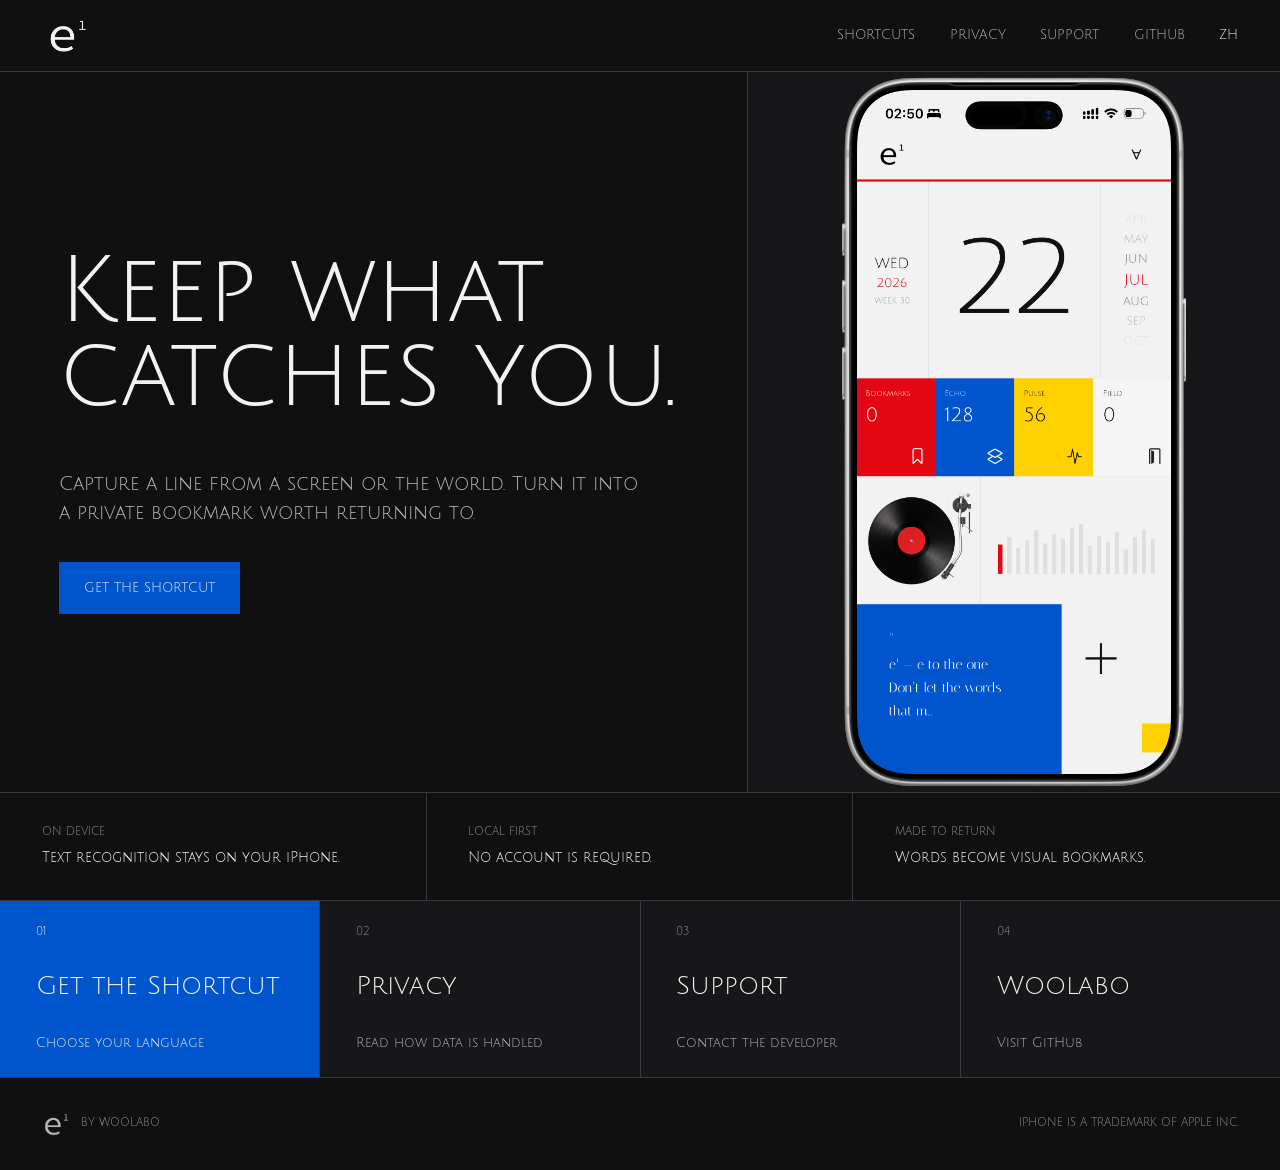
==== commit 900def3b: "Fix responsive layout and add bilingual typography" ====
--- a/index.html
+++ b/index.html
@@ -10,32 +10,33 @@
   <link rel="apple-touch-icon" href="/assets/app-icon-current.png">
   <link rel="preload" href="/assets/fonts/JuliusSansOne-Regular.ttf" as="font" type="font/ttf" crossorigin>
   <link rel="preload" href="/assets/app-home.png" as="image">
-  <link rel="stylesheet" href="/styles.css?v=20260722-1">
+  <link rel="stylesheet" href="/styles.css?v=20260722-2">
   <script src="/site-config.js" defer></script>
+  <script src="/i18n.js" defer></script>
 </head>
 <body class="home-page">
   <header class="site-header">
     <a class="brand-mark" href="/" aria-label="e¹ home" aria-current="page">
       <span class="brand-symbol" aria-hidden="true"></span>
     </a>
-    <nav class="site-nav" aria-label="Primary navigation">
-      <a href="/shortcuts/">Shortcuts</a>
-      <a href="/privacy-policy/">Privacy</a>
-      <a href="/support/">Support</a>
+    <nav class="site-nav" aria-label="Primary navigation" data-i18n-aria-label="nav.label">
+      <a href="/shortcuts/" data-i18n="nav.shortcuts">Shortcuts</a>
+      <a href="/privacy-policy/" data-i18n="nav.privacy">Privacy</a>
+      <a href="/support/" data-i18n="nav.support">Support</a>
       <a class="nav-external" href="https://github.com/woolabo" rel="noreferrer">GitHub</a>
+      <button class="language-toggle" type="button" data-language-toggle aria-label="切换至中文">ZH</button>
     </nav>
   </header>
 
   <main class="home-main">
     <section class="home-hero" aria-labelledby="hero-title">
       <div class="hero-copy">
-        <h1 id="hero-title">Keep what<br>catches you.</h1>
-        <p class="hero-description">Capture a line from a screen or the world. Turn it into a private bookmark worth returning to.</p>
-        <a class="primary-cta" href="/shortcuts/">Get the Shortcut</a>
+        <h1 id="hero-title" data-i18n-html="home.title">Keep what<br>catches you.</h1>
+        <p class="hero-description" data-i18n="home.description">Capture a line from a screen or the world. Turn it into a private bookmark worth returning to.</p>
+        <a class="primary-cta" href="/shortcuts/" data-i18n="home.cta">Get the Shortcut</a>
       </div>
 
       <figure class="device-stage" aria-label="e¹ app on iPhone">
-        <div class="device-color-block" aria-hidden="true"></div>
         <div class="iphone" aria-hidden="true">
           <img class="iphone-hardware" src="/assets/apple/iphone-17-pro-silver-portrait.png" alt="" draggable="false">
           <div class="iphone-screen-mask">
@@ -47,46 +48,46 @@
 
     <section class="principle-strip" aria-label="Product principles">
       <div class="principle">
-        <span class="principle-label">On device</span>
-        <span class="principle-value">Text recognition stays on your iPhone.</span>
+        <span class="principle-label" data-i18n="home.deviceLabel">On device</span>
+        <span class="principle-value" data-i18n="home.deviceValue">Text recognition stays on your iPhone.</span>
       </div>
       <div class="principle">
-        <span class="principle-label">Local first</span>
-        <span class="principle-value">No account is required.</span>
+        <span class="principle-label" data-i18n="home.localLabel">Local first</span>
+        <span class="principle-value" data-i18n="home.localValue">No account is required.</span>
       </div>
       <div class="principle">
-        <span class="principle-label">Made to return</span>
-        <span class="principle-value">Words become visual bookmarks.</span>
+        <span class="principle-label" data-i18n="home.returnLabel">Made to return</span>
+        <span class="principle-value" data-i18n="home.returnValue">Words become visual bookmarks.</span>
       </div>
     </section>
 
     <nav class="home-link-grid" aria-label="Explore e¹">
       <a class="home-link home-link-primary" href="/shortcuts/">
         <span class="home-link-index">01</span>
-        <strong>Get the Shortcut</strong>
-        <span>Choose your language</span>
+        <strong data-i18n="home.shortcutTitle">Get the Shortcut</strong>
+        <span data-i18n="home.shortcutNote">Choose your language</span>
       </a>
       <a class="home-link" href="/privacy-policy/">
         <span class="home-link-index">02</span>
-        <strong>Privacy</strong>
-        <span>Read how data is handled</span>
+        <strong data-i18n="home.privacyTitle">Privacy</strong>
+        <span data-i18n="home.privacyNote">Read how data is handled</span>
       </a>
       <a class="home-link" href="/support/">
         <span class="home-link-index">03</span>
-        <strong>Support</strong>
-        <span>Contact the developer</span>
+        <strong data-i18n="home.supportTitle">Support</strong>
+        <span data-i18n="home.supportNote">Contact the developer</span>
       </a>
       <a class="home-link" href="https://github.com/woolabo" rel="noreferrer">
         <span class="home-link-index">04</span>
         <strong>Woolabo</strong>
-        <span>Visit GitHub</span>
+        <span data-i18n="home.githubNote">Visit GitHub</span>
       </a>
     </nav>
   </main>
 
   <footer class="site-footer">
-    <span>e¹ by Woolabo</span>
-    <span>iPhone is a trademark of Apple Inc.</span>
+    <span class="footer-brand"><span class="brand-symbol footer-brand-symbol" aria-hidden="true"></span><span data-i18n="footer.by">by Woolabo</span></span>
+    <span data-i18n="footer.trademark">iPhone is a trademark of Apple Inc.</span>
   </footer>
 </body>
 </html>
--- a/styles.css
+++ b/styles.css
@@ -1,6 +1,46 @@
 @font-face {
   font-family: "Julius Sans One";
   src: url("/assets/fonts/JuliusSansOne-Regular.ttf") format("truetype");
+  font-display: swap;
+  font-style: normal;
+  font-weight: 400;
+}
+
+@font-face {
+  font-family: "Italiana";
+  src: url("/assets/fonts/Italiana-Regular.ttf") format("truetype");
+  font-display: swap;
+  font-style: normal;
+  font-weight: 400;
+}
+
+@font-face {
+  font-family: "SkyHeart Clear Serif SC";
+  src: url("/assets/fonts/SkyHeartClearSerifSC-Regular.ttf") format("truetype");
+  font-display: swap;
+  font-style: normal;
+  font-weight: 400;
+}
+
+@font-face {
+  font-family: "Zen Kurenaido";
+  src: url("/assets/fonts/ZenKurenaido-Regular.ttf") format("truetype");
+  font-display: swap;
+  font-style: normal;
+  font-weight: 400;
+}
+
+@font-face {
+  font-family: "Gothic A1";
+  src: url("/assets/fonts/GothicA1-Regular.ttf") format("truetype");
+  font-display: swap;
+  font-style: normal;
+  font-weight: 400;
+}
+
+@font-face {
+  font-family: "Baloo Bhaijaan 2";
+  src: url("/assets/fonts/BalooBhaijaan2-Regular.ttf") format("truetype");
   font-display: swap;
   font-style: normal;
   font-weight: 400;
@@ -46,6 +86,15 @@
   letter-spacing: 0;
 }
 
+body.legal-page,
+body.support-page {
+  font-family: "Italiana", Georgia, serif;
+}
+
+html[data-lang="zh"] body {
+  font-family: "SkyHeart Clear Serif SC", "Songti SC", serif;
+}
+
 a {
   color: inherit;
 }
@@ -113,7 +162,8 @@
   white-space: nowrap;
 }
 
-.site-nav a {
+.site-nav a,
+.language-toggle {
   position: relative;
   display: flex;
   align-items: center;
@@ -125,9 +175,21 @@
   transition: color 160ms ease;
 }
 
+.language-toggle {
+  appearance: none;
+  padding: 0;
+  border: 0;
+  color: var(--ink);
+  background: transparent;
+  cursor: pointer;
+  font-family: inherit;
+}
+
 .site-nav a:hover,
 .site-nav a:focus-visible,
-.site-nav a[aria-current="page"] {
+.site-nav a[aria-current="page"],
+.language-toggle:hover,
+.language-toggle:focus-visible {
   color: var(--ink);
 }
 
@@ -215,15 +277,6 @@
   overflow: hidden;
   border-left: 1px solid var(--line);
   background: var(--surface);
-}
-
-.device-color-block {
-  position: absolute;
-  right: 0;
-  bottom: 0;
-  width: 58%;
-  height: 46%;
-  background: var(--blue);
 }
 
 .iphone {
@@ -382,6 +435,18 @@
   text-underline-offset: 4px;
 }
 
+.footer-brand {
+  display: inline-flex;
+  align-items: center;
+  gap: 10px;
+}
+
+.footer-brand .footer-brand-symbol {
+  width: 29px;
+  height: 27px;
+  color: var(--muted);
+}
+
 .shortcuts-main {
   min-height: calc(100dvh - var(--header-height));
 }
@@ -484,29 +549,33 @@
   grid-column: 1;
   align-self: center;
   overflow-wrap: anywhere;
-  font-family: "Julius Sans One", "Helvetica Neue", Arial, sans-serif;
+  font-family: "Italiana", Georgia, serif;
   font-size: clamp(20px, 1.9vw, 28px);
   font-weight: 400;
   line-height: 1.08;
 }
 
 .shortcut-card[lang="zh-Hans"] .shortcut-name {
-  font-family: "PingFang SC", "Hiragino Sans GB", sans-serif;
-  font-weight: 300;
+  font-family: "SkyHeart Clear Serif SC", "Songti SC", serif;
+  font-weight: 400;
 }
 
 .shortcut-card[lang="ja"] .shortcut-name {
-  font-family: "Hiragino Kaku Gothic ProN", "Yu Gothic", sans-serif;
-  font-weight: 300;
+  font-family: "Zen Kurenaido", "Hiragino Mincho ProN", serif;
+  font-weight: 400;
 }
 
 .shortcut-card[lang="ko"] .shortcut-name {
-  font-family: "Apple SD Gothic Neo", sans-serif;
-  font-weight: 300;
+  font-family: "Gothic A1", "Apple SD Gothic Neo", sans-serif;
+  font-weight: 400;
+}
+
+.shortcut-card[lang="ru"] .shortcut-name {
+  font-family: "Zen Kurenaido", serif;
 }
 
 .shortcut-card[lang="ar"] .shortcut-name {
-  font-family: "Geeza Pro", "Arial", sans-serif;
+  font-family: "Baloo Bhaijaan 2", "Geeza Pro", sans-serif;
   font-weight: 400;
   text-align: left;
 }
@@ -615,8 +684,8 @@
 .legal-copy p,
 .legal-copy li {
   color: var(--muted);
-  font-size: clamp(16px, 1.25vw, 18px);
-  line-height: 1.75;
+  font-size: clamp(18px, 1.35vw, 20px);
+  line-height: 1.7;
 }
 
 .legal-copy p {
@@ -834,7 +903,8 @@
     gap: clamp(12px, 3.8vw, 20px);
   }
 
-  .site-nav a {
+  .site-nav a,
+  .language-toggle {
     font-size: 10px;
   }
 
@@ -862,14 +932,11 @@
   }
 
   .device-stage {
-    min-height: 590px;
+    min-height: 0;
+    padding: 32px 20px;
+    overflow: visible;
     border-top: 1px solid var(--line);
     border-left: 0;
-  }
-
-  .device-color-block {
-    width: 62%;
-    height: 38%;
   }
 
   .iphone {
@@ -1010,7 +1077,7 @@
 
   .legal-copy p,
   .legal-copy li {
-    font-size: 16px;
+    font-size: 18px;
   }
 
   .legal-summary {
@@ -1065,7 +1132,8 @@
     gap: 11px;
   }
 
-  .site-nav a {
+  .site-nav a,
+  .language-toggle {
     font-size: 9px;
   }
 
